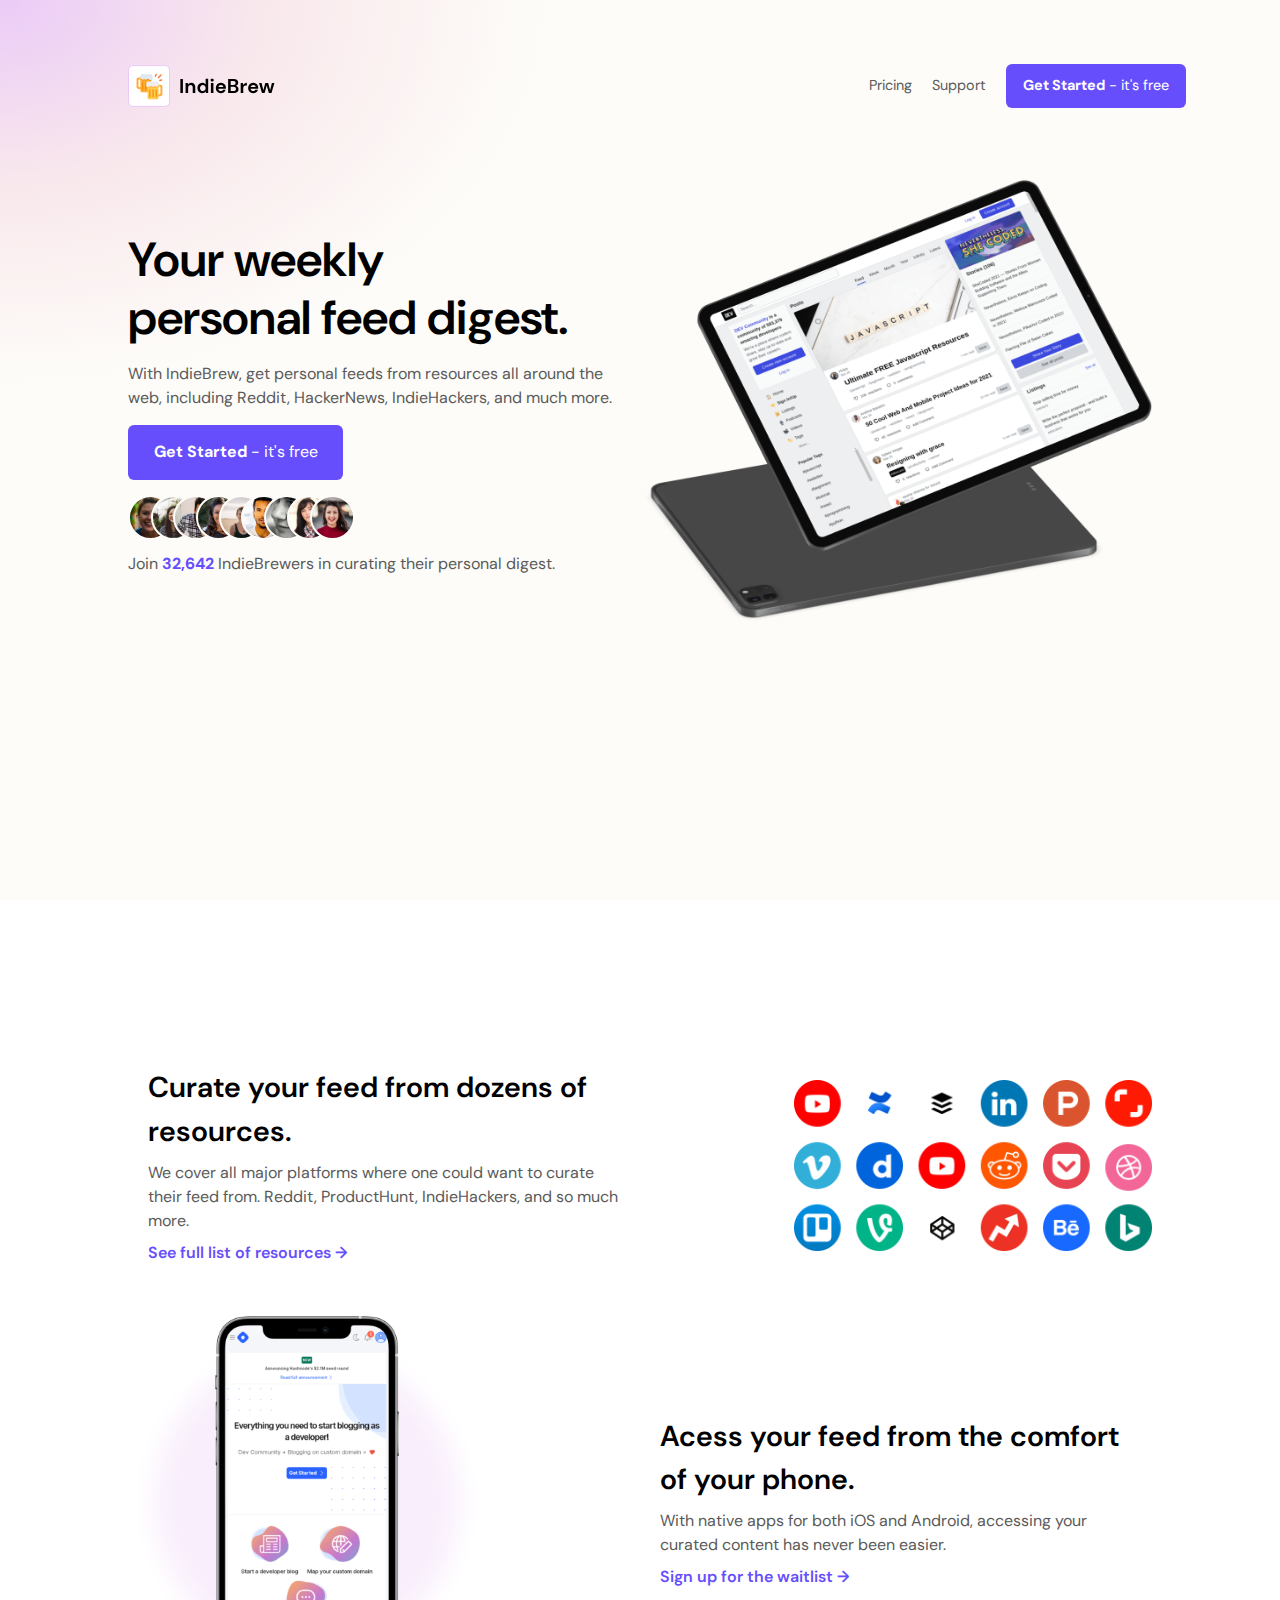
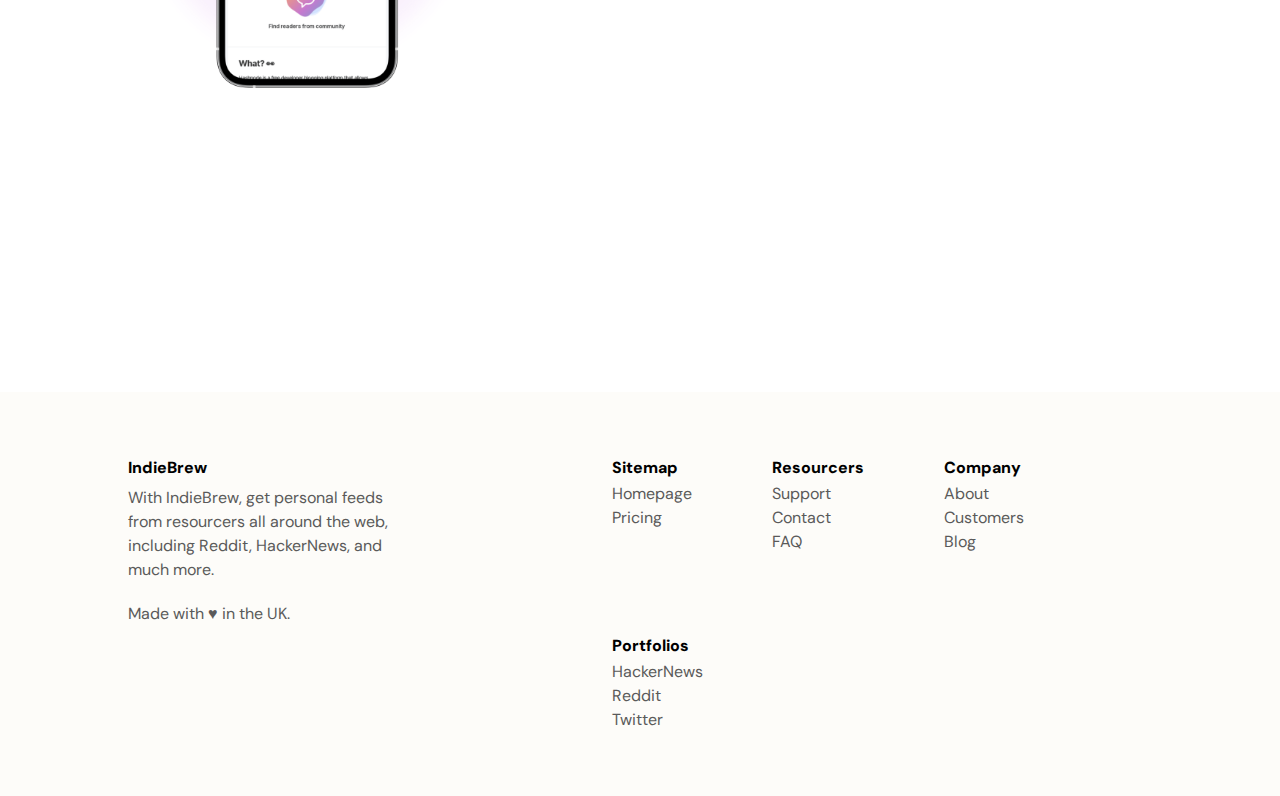
==== index.html @ d8d4a16d "initial commit" ====
<!DOCTYPE html>
<html lang="en">
<head>
    <meta charset="UTF-8">
    <meta name="viewport" content="width=device-width, initial-scale=1.0">
    <title>IndieBrew</title>

    <link rel="preconnect" href="https://fonts.googleapis.com">
    <link rel="preconnect" href="https://fonts.gstatic.com" crossorigin>
    <link href="https://fonts.googleapis.com/css2?family=DM+Sans:ital,opsz,wght@0,9..40,100..1000;1,9..40,100..1000&display=swap" rel="stylesheet">
    <link rel="stylesheet" href="reset.css">
    <link rel="stylesheet" href="style.css">
</head>
<body>
    <section class="page">
        <header class="header">
            <img class="logo-indiebew" src="./Assets/logo(1).svg" alt="Logo of IndieBrew">
            <img class="hamburger-menu" src="./Assets/hamburger-menu.svg" alt="">
            <nav>
                <ul class="navbar">
                    <li><a class="navbar-item" href="#">Pricing</a></li>
                    <li><a class="navbar-item" href="#">Support</a></li>
                    <li class="btn"><a  href="#"><b>Get Started</b> - it's free</a></li>
                </ul>
            </nav>
        </header>

        <main>
            <section class="first-content">

                <section class="first-text">
                    <h1 class="main-title">Your weekly <br> personal feed digest.</h1>
                    <p>With IndieBrew, get personal feeds from resources all around the web, including Reddit, HackerNews, IndieHackers, and much more.</p>
                    <span class="btn sec-btn"><a  href="#"><b>Get Started</b> - it's free</a></span>
                    <div>
                        <img src="./Assets/user-avatars.svg" alt="">
                        <p>Join <strong>32,642</strong> IndieBrewers in curating their personal digest.</p>
                    </div>
                </section>

                <section class="main-image">
                    <img src="./Assets/feed-mockup.png" alt="">
                </section>
            </section>
    </section>

        <section class="page-two">
            <section class="second-content">

                    <section class="second-content__main">
                            <div class="second-content__text">
                                <h2 class="second-title">Curate your feed from dozens of resources.</h2>
                                <p>We cover all major platforms where one could want to curate their feed from. Reddit, ProductHunt, IndieHackers, and so much more.</p>
                                <a href="#">See full list of resources &#8594;</a>
                            </div>
                            <img class="second-content__img" src="./Assets/social-media-icons.png" alt="">
                    </section>  

                    <section class="second-content__main">
                            <img class="second-content__img img-two" src="./Assets/phone-mockup.png" alt="">
                            <div class="second-content__text">
                                <h2 class="second-title">Acess your feed from the comfort of your phone.</h2>
                                <p>With native apps for both iOS and Android, accessing your curated content has never been easier.</p>
                                <a href="#">Sign up for the waitlist &#8594;</a>
                            </div>
                    </section>
            </section>

        </section>
    </main>

        <footer class="footer">

            <div class="footer-indiebrew">
                <h3>IndieBrew</h3>
                <p>With IndieBrew, get personal feeds from resourcers all around the web, including Reddit, HackerNews, and much more.</p>
                <p class="made-in">Made with &#9829; in the UK.</p>
            </div>

            <div class="footer-lists">
                <ul class="lists">
                    <li class="lists-title">Sitemap</li>
                    <li>
                        <a href="#">Homepage</a>
                    </li>
                    <li>
                        <a href="#">Pricing</a>
                    </li>
                </ul>

                <ul>
                    <li class="lists-title">Resourcers</li>
                    <li>
                        <a href="#">Support</a>
                    </li>
                    <li>
                        <a href="#">Contact</a>
                    </li>
                    <li>
                        <a href="#">FAQ</a>
                    </li>
                </ul>

                <ul>
                    <li class="lists-title">Company</li>
                    <li>
                        <a href="#">About</a>
                    </li>
                    <li>
                        <a href="#">Customers</a>
                    </li>
                    <li>
                        <a href="#">Blog</a>
                    </li>
                </ul>

                <ul>
                    <li class="lists-title">Portfolios</li>
                    <li>
                        <a href="#">HackerNews</a>
                    </li>
                    <li>
                        <a href="#">Reddit</a>
                    </li>
                    <li>
                        <a href="#">Twitter</a>
                    </li>
                </ul>
            </div>

        </footer>

    
</body>
</html>
---- style.css ----
:root {
    --blue: #2604f9;
    --gray: #5a5a5a;
    --gray2: #555555;
    --white: #fff;
    --white2:#fdfcf9;
    --black: #000;
    --violet: #664efc;
}

body {
    font-family: 'DM Sans', sans-serif;
}

.page {
    background-image: radial-gradient(at top left, #ebcbf7 0%, #f9e9ec 15%, #fdfcf9 30%);
}
.page, .page-two {
    height: 100vh;
    padding: 5% 10%;
}
.page-two {
    background-color: var(--white);
}
/* Header */
.header {
    display: flex;
    justify-content: space-between;
}

.navbar {
    display: flex;
    align-items: center;
    gap: 20px;
    color: var(--gray);
    font-size: 0.9rem;
}

.btn {
    color: var(--white);
    background-color: var(--violet);
    padding: 4% 6%;
    border-radius: 6px;
    white-space: nowrap;
    text-align: center;
    display: inline-block;
}

.hamburger-menu {
    display: none;
}


/* First content */
.first-content {
    display: grid;
    grid-template-columns: 1fr 1fr;
    margin-top: 7%;
}
.first-text {
    margin-top: 10%;
}

.main-title {
    font-size: 3rem;
    font-weight: 600;
    color: var(--black);
    line-height: 1.2; 
}

.first-text p {
    color: var(--gray);
    margin: 3% 0; 
}

.first-text div p {
    margin: 1% 0 !important;
}
.sec-btn {
    padding: 3% 5%!important;
    margin-bottom: 3%;
}

.first-text div p > strong {
    color: var(--violet);
}

.main-image img {
    width: 100%;
    height: 95%;
} 

/* Second content*/
.second-content {
    margin: 10% 0;
}
.second-content__main {
    display: flex;
    justify-content: space-between;
    align-items: center;
    margin-bottom: 5%;
}
.second-content__text {
    width: 50%;
    padding: 0 2%;
    display: flex;
    flex-direction: column;
    gap: 8px;
}

.second-content__text .second-title {
    color: var(--black);
    font-size: 1.8rem;
    font-weight: 600;
}

.second-title + p {
    color: var(--gray);
}

.second-title ~ a {
    color: var(--violet);
    font-weight: 600;
}

.second-content__img {
    width: 35%;
}

/* Footer */
.footer {
    display: flex;
    margin-top: 15%;
    padding: 5% 10%;
    gap: 200px;
    justify-content: space-between;
    background-color: var(--white2);
}

.footer-lists {
    display: flex;
    flex-wrap: wrap;
    gap: 80px;
}

.footer-indiebrew {
    width: 30%;
}

.footer-indiebrew h3, .lists-title {
    color: var(--black);
    font-weight: 800;
    padding-bottom: 2%;
}

.footer-indiebrew p, .lists-title ~ li {
    color: var(--gray);
    font-weight: 400;
}

.made-in {
    padding-top: 7%;
}

@media (max-width: 810px) {
    .page-two {
        height: 100%;
    }
    .first-content {
        display: flex;
        flex-direction: column-reverse;

    }
    .main-image img {
        height: 100%;
        width: 80%;
        padding-left: 20%;
    }

    .second-content__text {
        width: auto;
    }

    .second-content__img {
        width: 100%;
    }

    .footer {
        gap: 120px;
        padding: 5%;
    }

    .footer-indiebrew {
        width: 80%;
    } 
}

@media (max-width: 560px) {
   
    .navbar {
        display: none;
    }

    .hamburger-menu {
        display: inline-block;
        /* padding-left: 50%; */
        padding: 0 5% 0 45%; 
    }
   
    .second-content__main:nth-child(1) {
        flex-direction: column-reverse;
    }

    .second-content__main {
        flex-direction: column;
        gap: 15px;
    }

    .img-two {
        width: 80%;
        margin-top: 5%;
    }
    
    .footer {
        flex-direction: column;
    }
    .footer-indiebrew {
        width: 100%;
        margin: 7% 0;
    }
    .footer-lists {
        justify-content: space-between;
    }
}
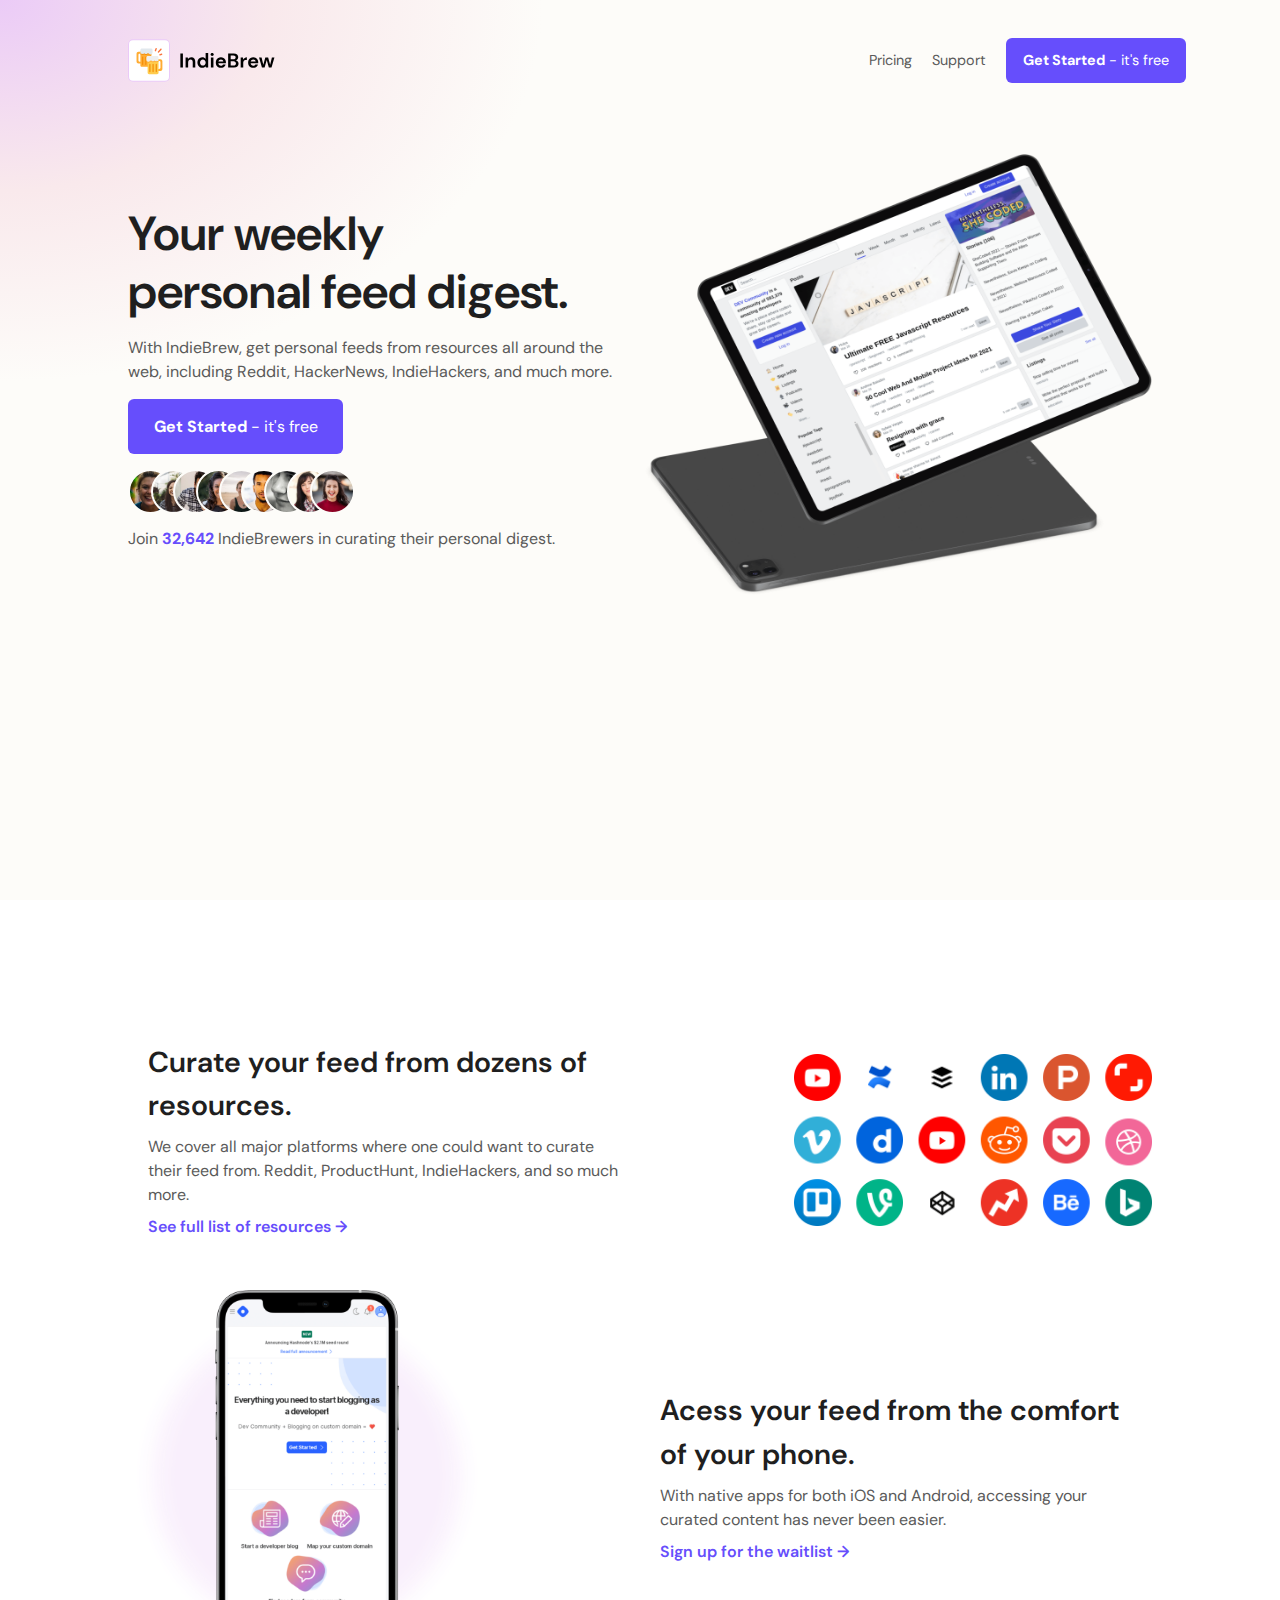
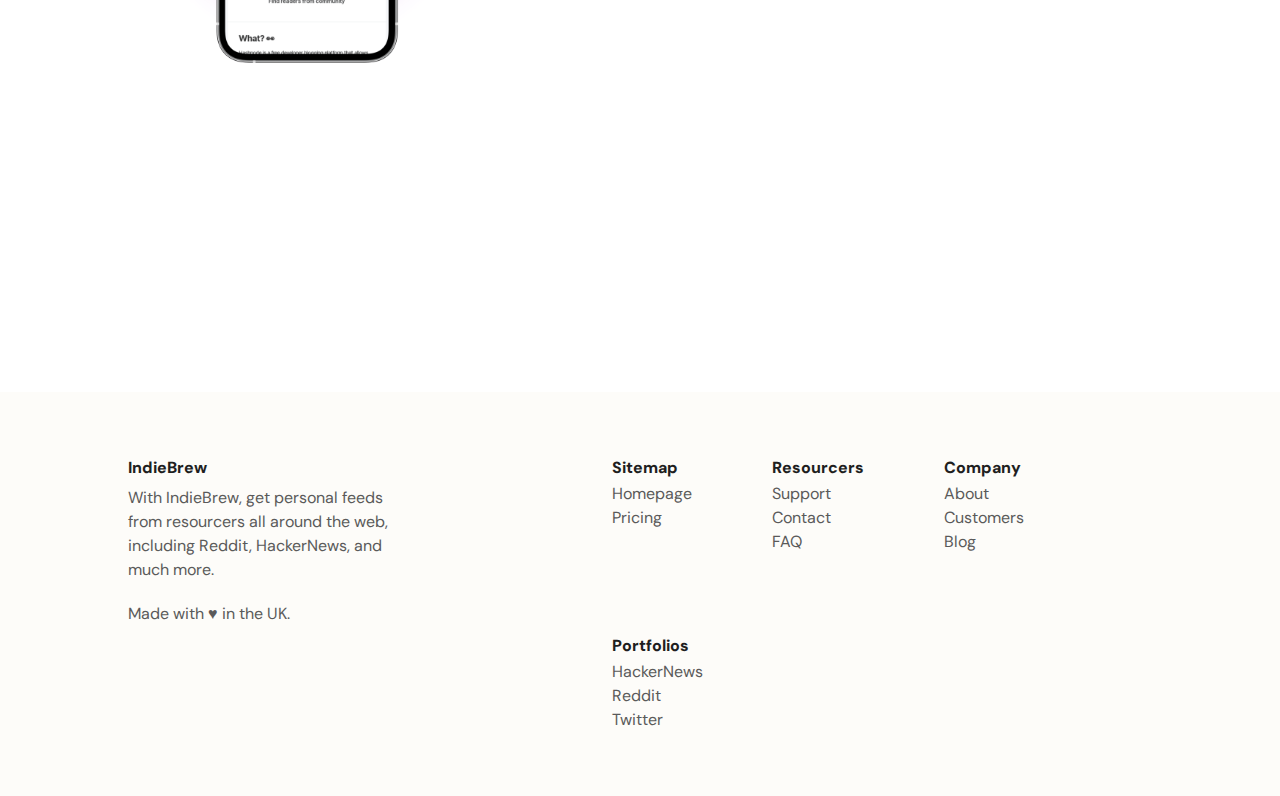
==== commit d805ede8: "sign-up page" ====
--- a/index.html
+++ b/index.html
@@ -20,7 +20,7 @@
                 <ul class="navbar">
                     <li><a class="navbar-item" href="#">Pricing</a></li>
                     <li><a class="navbar-item" href="#">Support</a></li>
-                    <li class="btn"><a  href="#"><b>Get Started</b> - it's free</a></li>
+                    <li class="btn"><a  href="sign-up.html"><b>Get Started</b> - it's free</a></li>
                 </ul>
             </nav>
         </header>
@@ -31,7 +31,7 @@
                 <section class="first-text">
                     <h1 class="main-title">Your weekly <br> personal feed digest.</h1>
                     <p>With IndieBrew, get personal feeds from resources all around the web, including Reddit, HackerNews, IndieHackers, and much more.</p>
-                    <span class="btn sec-btn"><a  href="#"><b>Get Started</b> - it's free</a></span>
+                    <span class="btn sec-btn"><a  href="sign-up.html"><b>Get Started</b> - it's free</a></span>
                     <div>
                         <img src="./Assets/user-avatars.svg" alt="">
                         <p>Join <strong>32,642</strong> IndieBrewers in curating their personal digest.</p>
--- a/style.css
+++ b/style.css
@@ -4,7 +4,7 @@
     --gray2: #555555;
     --white: #fff;
     --white2:#fdfcf9;
-    --black: #000;
+    --black: #1f1f1f;
     --violet: #664efc;
 }
 
@@ -17,7 +17,7 @@
 }
 .page, .page-two {
     height: 100vh;
-    padding: 5% 10%;
+    padding: 3% 10%;
 }
 .page-two {
     background-color: var(--white);
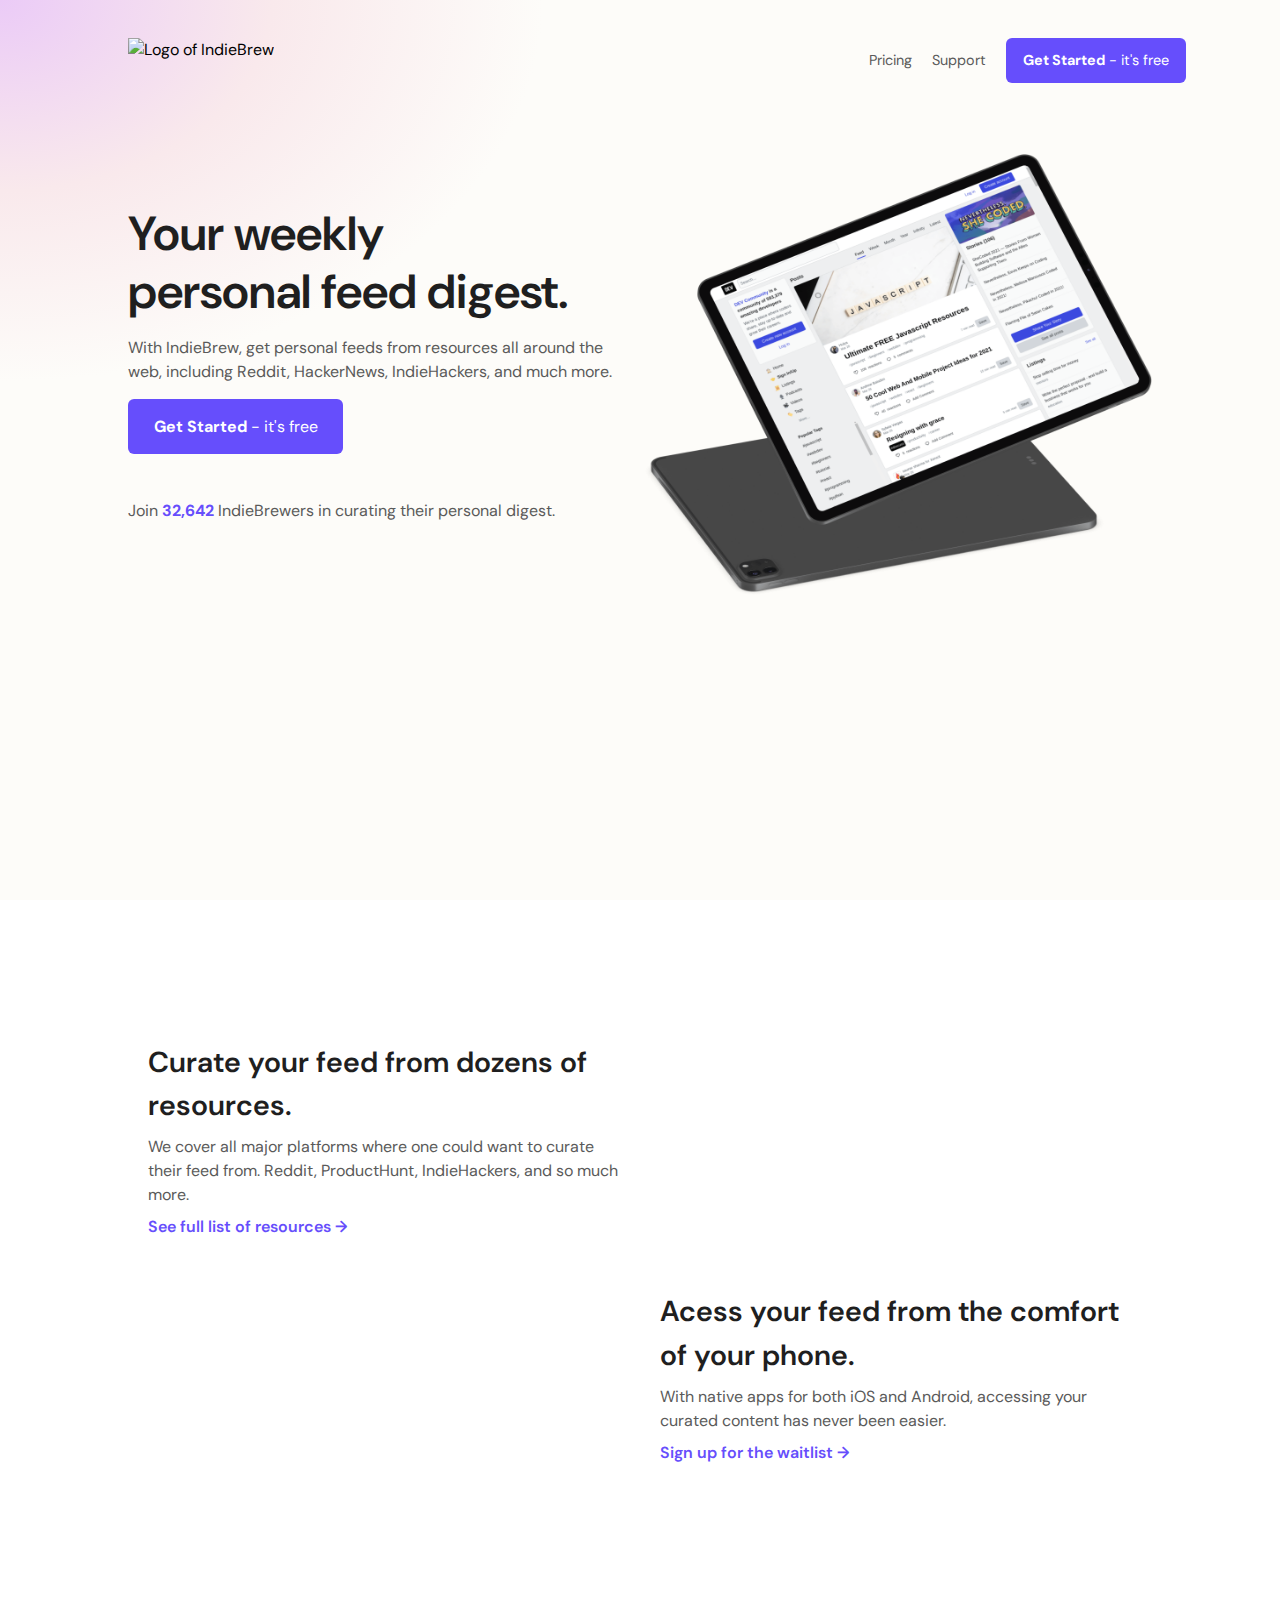
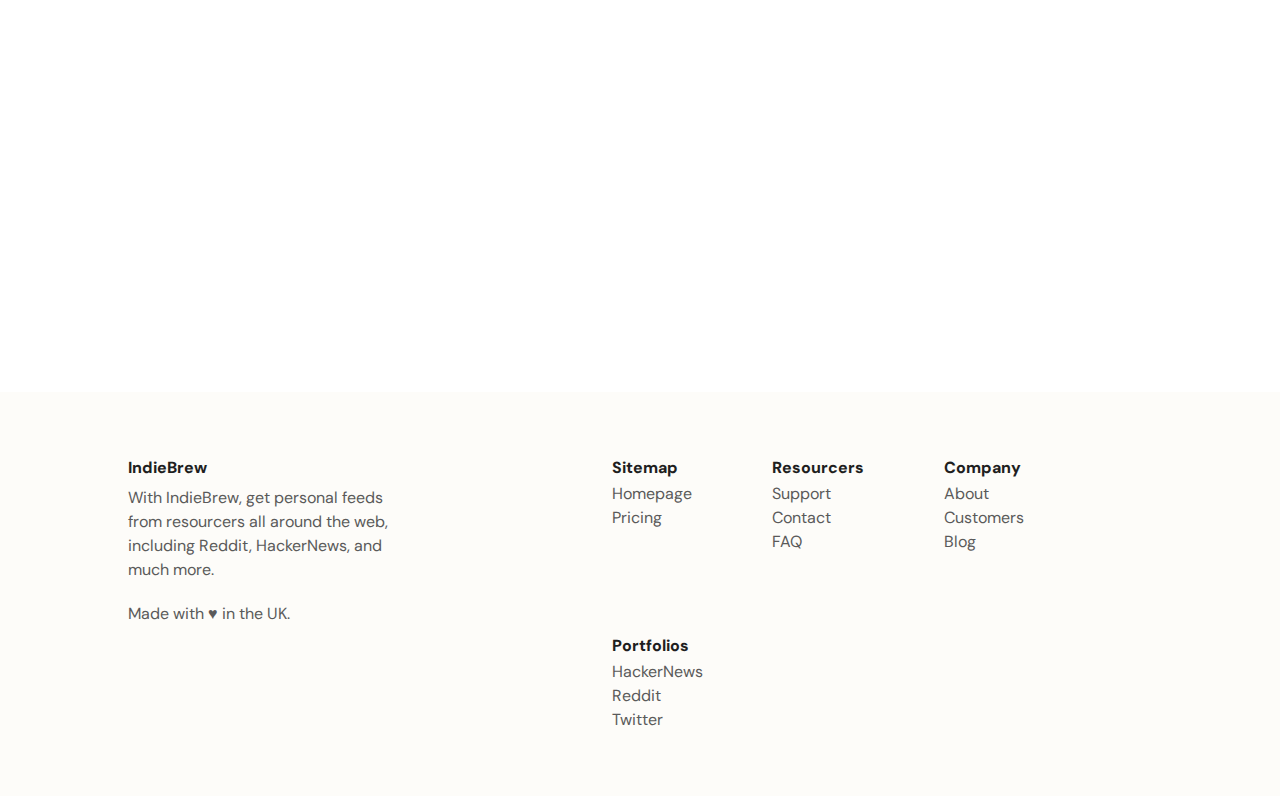
==== commit 49d71298: "dnv" ====
--- a/index.html
+++ b/index.html
@@ -8,14 +8,14 @@
     <link rel="preconnect" href="https://fonts.googleapis.com">
     <link rel="preconnect" href="https://fonts.gstatic.com" crossorigin>
     <link href="https://fonts.googleapis.com/css2?family=DM+Sans:ital,opsz,wght@0,9..40,100..1000;1,9..40,100..1000&display=swap" rel="stylesheet">
-    <link rel="stylesheet" href="reset.css">
-    <link rel="stylesheet" href="style.css">
+    <link rel="stylesheet" href="./Assets/css/reset.css">
+    <link rel="stylesheet" href="./Assets/css/style.css">
 </head>
 <body>
     <section class="page">
         <header class="header">
-            <img class="logo-indiebew" src="./Assets/logo(1).svg" alt="Logo of IndieBrew">
-            <img class="hamburger-menu" src="./Assets/hamburger-menu.svg" alt="">
+            <img class="logo-indiebew" src=".img/logo(1).svg" alt="Logo of IndieBrew">
+            <img class="hamburger-menu" src=".img/hamburger-menu.svg" alt="">
             <nav>
                 <ul class="navbar">
                     <li><a class="navbar-item" href="#">Pricing</a></li>
@@ -33,7 +33,7 @@
                     <p>With IndieBrew, get personal feeds from resources all around the web, including Reddit, HackerNews, IndieHackers, and much more.</p>
                     <span class="btn sec-btn"><a  href="sign-up.html"><b>Get Started</b> - it's free</a></span>
                     <div>
-                        <img src="./Assets/user-avatars.svg" alt="">
+                        <img src=".img/user-avatars.svg" alt="">
                         <p>Join <strong>32,642</strong> IndieBrewers in curating their personal digest.</p>
                     </div>
                 </section>
@@ -53,11 +53,11 @@
                                 <p>We cover all major platforms where one could want to curate their feed from. Reddit, ProductHunt, IndieHackers, and so much more.</p>
                                 <a href="#">See full list of resources &#8594;</a>
                             </div>
-                            <img class="second-content__img" src="./Assets/social-media-icons.png" alt="">
+                            <img class="second-content__img" src=".img/social-media-icons.png" alt="">
                     </section>  
 
                     <section class="second-content__main">
-                            <img class="second-content__img img-two" src="./Assets/phone-mockup.png" alt="">
+                            <img class="second-content__img img-two" src=".img/phone-mockup.png" alt="">
                             <div class="second-content__text">
                                 <h2 class="second-title">Acess your feed from the comfort of your phone.</h2>
                                 <p>With native apps for both iOS and Android, accessing your curated content has never been easier.</p>
--- a/Assets/css/style.css
+++ b/Assets/css/style.css
@@ -0,0 +1,234 @@
+:root {
+    --blue: #2604f9;
+    --gray: #5a5a5a;
+    --gray2: #555555;
+    --white: #fff;
+    --white2:#fdfcf9;
+    --black: #1f1f1f;
+    --violet: #664efc;
+}
+
+body {
+    font-family: 'DM Sans', sans-serif;
+}
+
+.page {
+    background-image: radial-gradient(at top left, #ebcbf7 0%, #f9e9ec 15%, #fdfcf9 30%);
+}
+.page, .page-two {
+    height: 100vh;
+    padding: 3% 10%;
+}
+.page-two {
+    background-color: var(--white);
+}
+/* Header */
+.header {
+    display: flex;
+    justify-content: space-between;
+}
+
+.navbar {
+    display: flex;
+    align-items: center;
+    gap: 20px;
+    color: var(--gray);
+    font-size: 0.9rem;
+}
+
+.btn {
+    color: var(--white);
+    background-color: var(--violet);
+    padding: 4% 6%;
+    border-radius: 6px;
+    white-space: nowrap;
+    text-align: center;
+    display: inline-block;
+}
+
+.hamburger-menu {
+    display: none;
+}
+
+
+/* First content */
+.first-content {
+    display: grid;
+    grid-template-columns: 1fr 1fr;
+    margin-top: 7%;
+}
+.first-text {
+    margin-top: 10%;
+}
+
+.main-title {
+    font-size: 3rem;
+    font-weight: 600;
+    color: var(--black);
+    line-height: 1.2; 
+}
+
+.first-text p {
+    color: var(--gray);
+    margin: 3% 0; 
+}
+
+.first-text div p {
+    margin: 1% 0 !important;
+}
+.sec-btn {
+    padding: 3% 5%!important;
+    margin-bottom: 3%;
+}
+
+.first-text div p > strong {
+    color: var(--violet);
+}
+
+.main-image img {
+    width: 100%;
+    height: 95%;
+} 
+
+/* Second content*/
+.second-content {
+    margin: 10% 0;
+}
+.second-content__main {
+    display: flex;
+    justify-content: space-between;
+    align-items: center;
+    margin-bottom: 5%;
+}
+.second-content__text {
+    width: 50%;
+    padding: 0 2%;
+    display: flex;
+    flex-direction: column;
+    gap: 8px;
+}
+
+.second-content__text .second-title {
+    color: var(--black);
+    font-size: 1.8rem;
+    font-weight: 600;
+}
+
+.second-title + p {
+    color: var(--gray);
+}
+
+.second-title ~ a {
+    color: var(--violet);
+    font-weight: 600;
+}
+
+.second-content__img {
+    width: 35%;
+}
+
+/* Footer */
+.footer {
+    display: flex;
+    margin-top: 15%;
+    padding: 5% 10%;
+    gap: 200px;
+    justify-content: space-between;
+    background-color: var(--white2);
+}
+
+.footer-lists {
+    display: flex;
+    flex-wrap: wrap;
+    gap: 80px;
+}
+
+.footer-indiebrew {
+    width: 30%;
+}
+
+.footer-indiebrew h3, .lists-title {
+    color: var(--black);
+    font-weight: 800;
+    padding-bottom: 2%;
+}
+
+.footer-indiebrew p, .lists-title ~ li {
+    color: var(--gray);
+    font-weight: 400;
+}
+
+.made-in {
+    padding-top: 7%;
+}
+
+@media (max-width: 810px) {
+    .page-two {
+        height: 100%;
+    }
+    .first-content {
+        display: flex;
+        flex-direction: column-reverse;
+
+    }
+    .main-image img {
+        height: 100%;
+        width: 80%;
+        padding-left: 20%;
+    }
+
+    .second-content__text {
+        width: auto;
+    }
+
+    .second-content__img {
+        width: 100%;
+    }
+
+    .footer {
+        gap: 120px;
+        padding: 5%;
+    }
+
+    .footer-indiebrew {
+        width: 80%;
+    } 
+}
+
+@media (max-width: 560px) {
+   
+    .navbar {
+        display: none;
+    }
+
+    .hamburger-menu {
+        display: inline-block;
+        /* padding-left: 50%; */
+        padding: 0 5% 0 45%; 
+    }
+   
+    .second-content__main:nth-child(1) {
+        flex-direction: column-reverse;
+    }
+
+    .second-content__main {
+        flex-direction: column;
+        gap: 15px;
+    }
+
+    .img-two {
+        width: 80%;
+        margin-top: 5%;
+    }
+    
+    .footer {
+        flex-direction: column;
+    }
+    .footer-indiebrew {
+        width: 100%;
+        margin: 7% 0;
+    }
+    .footer-lists {
+        justify-content: space-between;
+    }
+}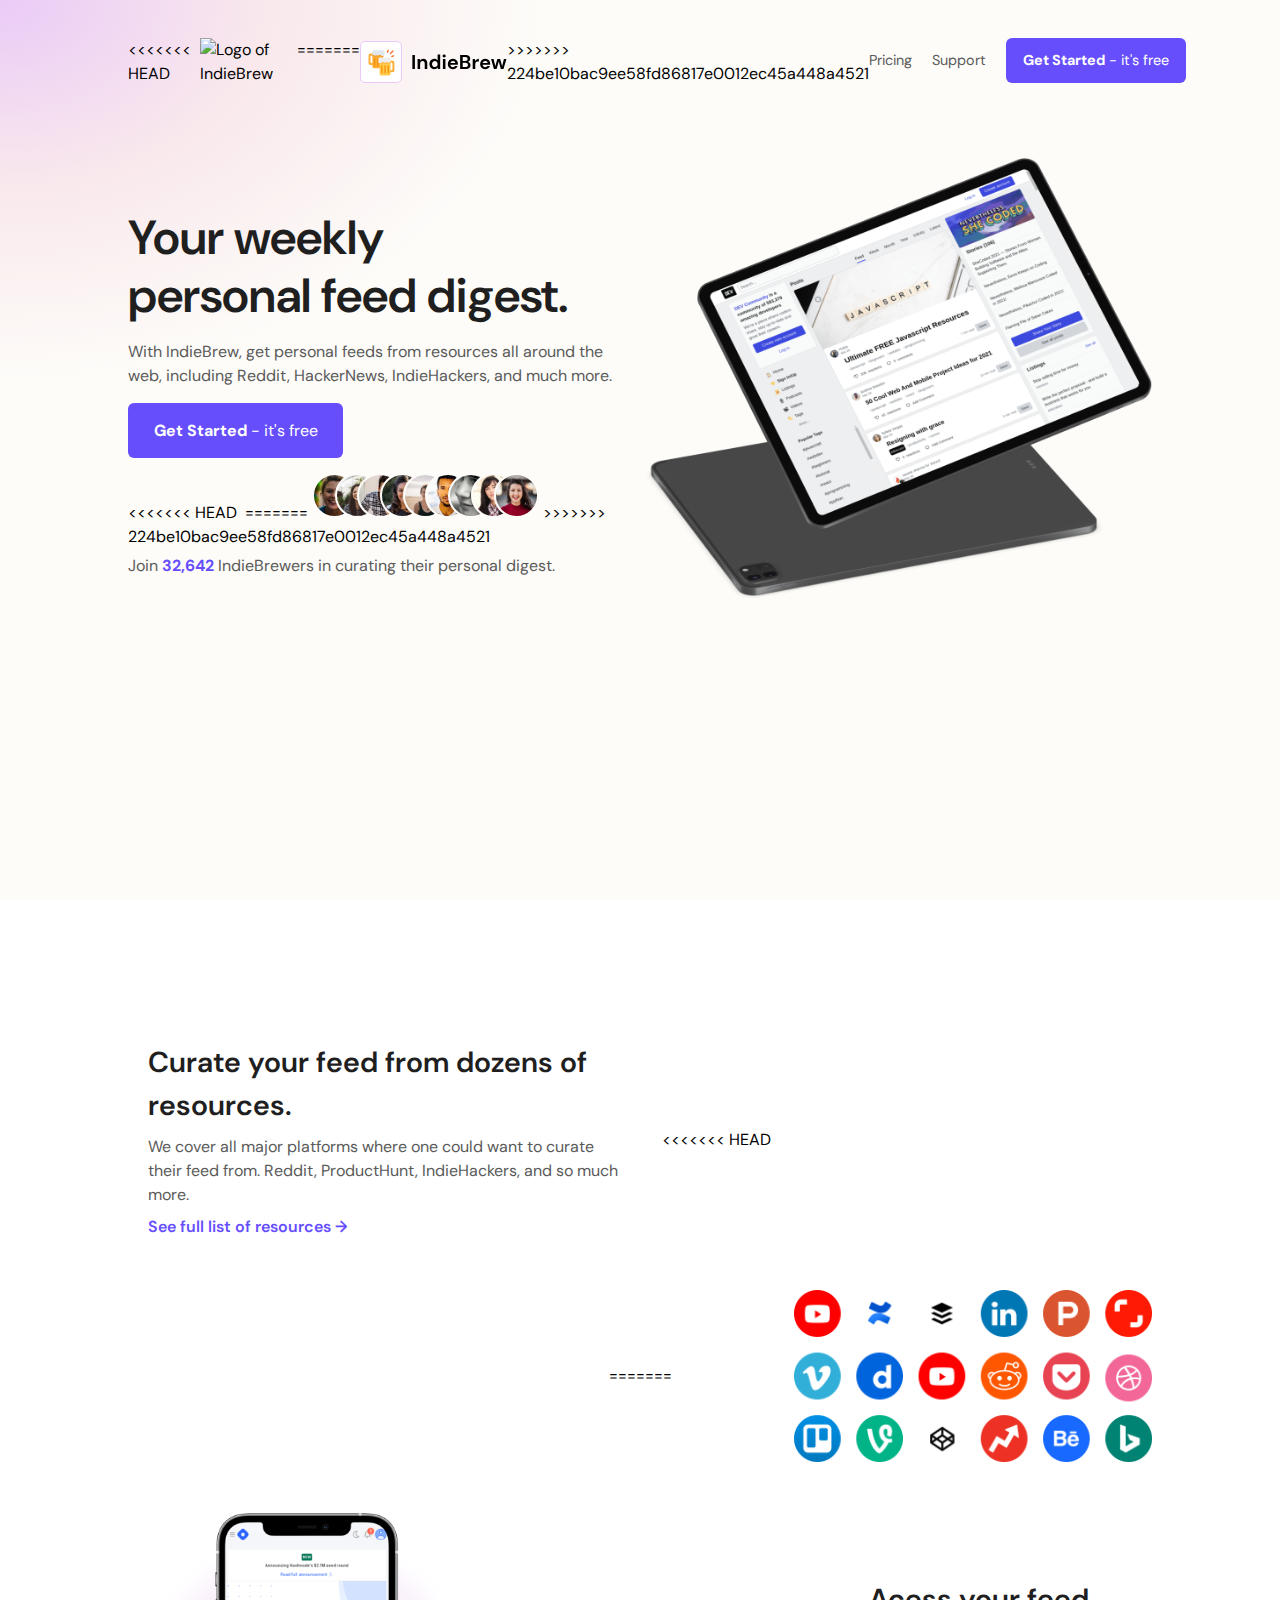
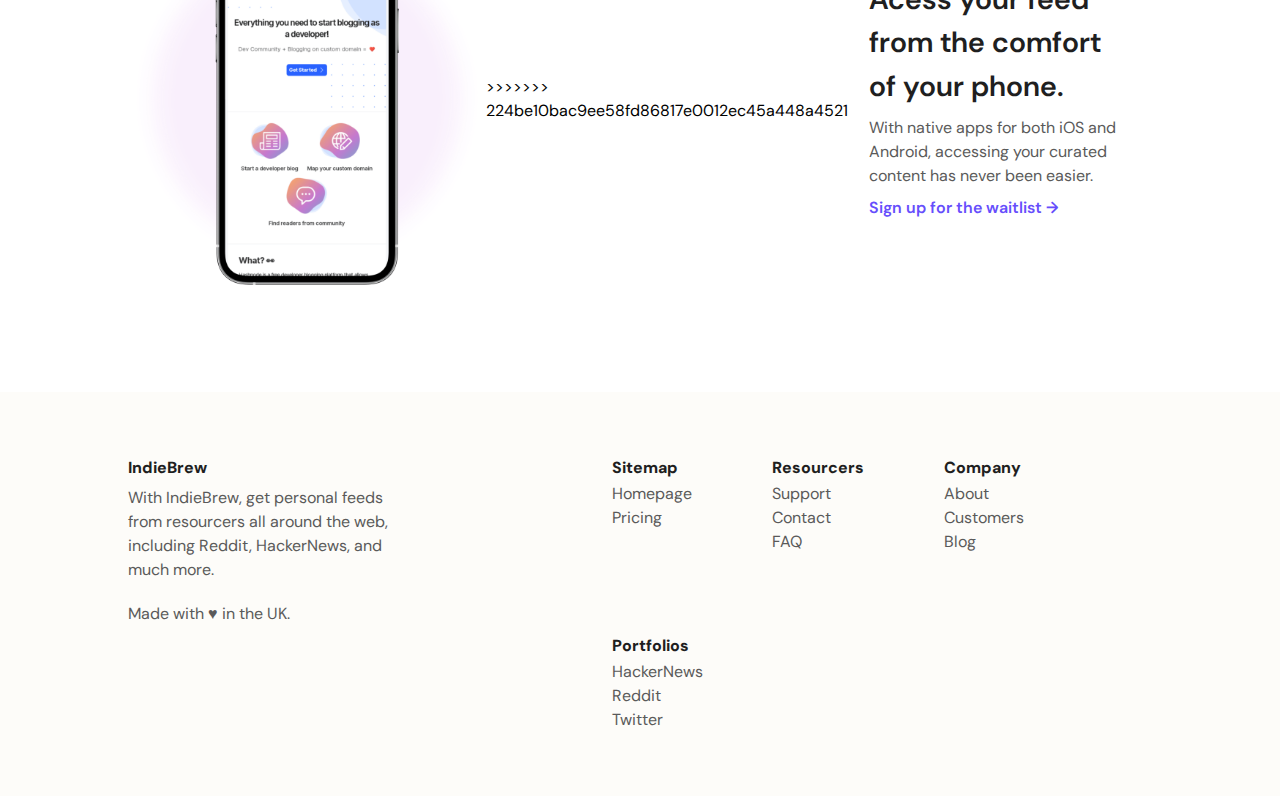
==== commit 55e051ff: "Merge branch 'main' of https://github.com/ligya-augusto/indiebrew-codewell" ====
--- a/index.html
+++ b/index.html
@@ -14,8 +14,13 @@
 <body>
     <section class="page">
         <header class="header">
+<<<<<<< HEAD
             <img class="logo-indiebew" src=".img/logo(1).svg" alt="Logo of IndieBrew">
             <img class="hamburger-menu" src=".img/hamburger-menu.svg" alt="">
+=======
+            <img class="logo-indiebew" src="./Assets/img/logo(1).svg" alt="Logo of IndieBrew">
+            <img class="hamburger-menu" src="./Assets/img/hamburger-menu.svg" alt="">
+>>>>>>> 224be10bac9ee58fd86817e0012ec45a448a4521
             <nav>
                 <ul class="navbar">
                     <li><a class="navbar-item" href="#">Pricing</a></li>
@@ -33,7 +38,11 @@
                     <p>With IndieBrew, get personal feeds from resources all around the web, including Reddit, HackerNews, IndieHackers, and much more.</p>
                     <span class="btn sec-btn"><a  href="sign-up.html"><b>Get Started</b> - it's free</a></span>
                     <div>
+<<<<<<< HEAD
                         <img src=".img/user-avatars.svg" alt="">
+=======
+                        <img src="./Assets/img/user-avatars.svg" alt="">
+>>>>>>> 224be10bac9ee58fd86817e0012ec45a448a4521
                         <p>Join <strong>32,642</strong> IndieBrewers in curating their personal digest.</p>
                     </div>
                 </section>
@@ -53,11 +62,19 @@
                                 <p>We cover all major platforms where one could want to curate their feed from. Reddit, ProductHunt, IndieHackers, and so much more.</p>
                                 <a href="#">See full list of resources &#8594;</a>
                             </div>
+<<<<<<< HEAD
                             <img class="second-content__img" src=".img/social-media-icons.png" alt="">
                     </section>  
 
                     <section class="second-content__main">
                             <img class="second-content__img img-two" src=".img/phone-mockup.png" alt="">
+=======
+                            <img class="second-content__img" src="./Assets/img/social-media-icons.png" alt="">
+                    </section>  
+
+                    <section class="second-content__main">
+                            <img class="second-content__img img-two" src="./Assets/img/phone-mockup.png" alt="">
+>>>>>>> 224be10bac9ee58fd86817e0012ec45a448a4521
                             <div class="second-content__text">
                                 <h2 class="second-title">Acess your feed from the comfort of your phone.</h2>
                                 <p>With native apps for both iOS and Android, accessing your curated content has never been easier.</p>
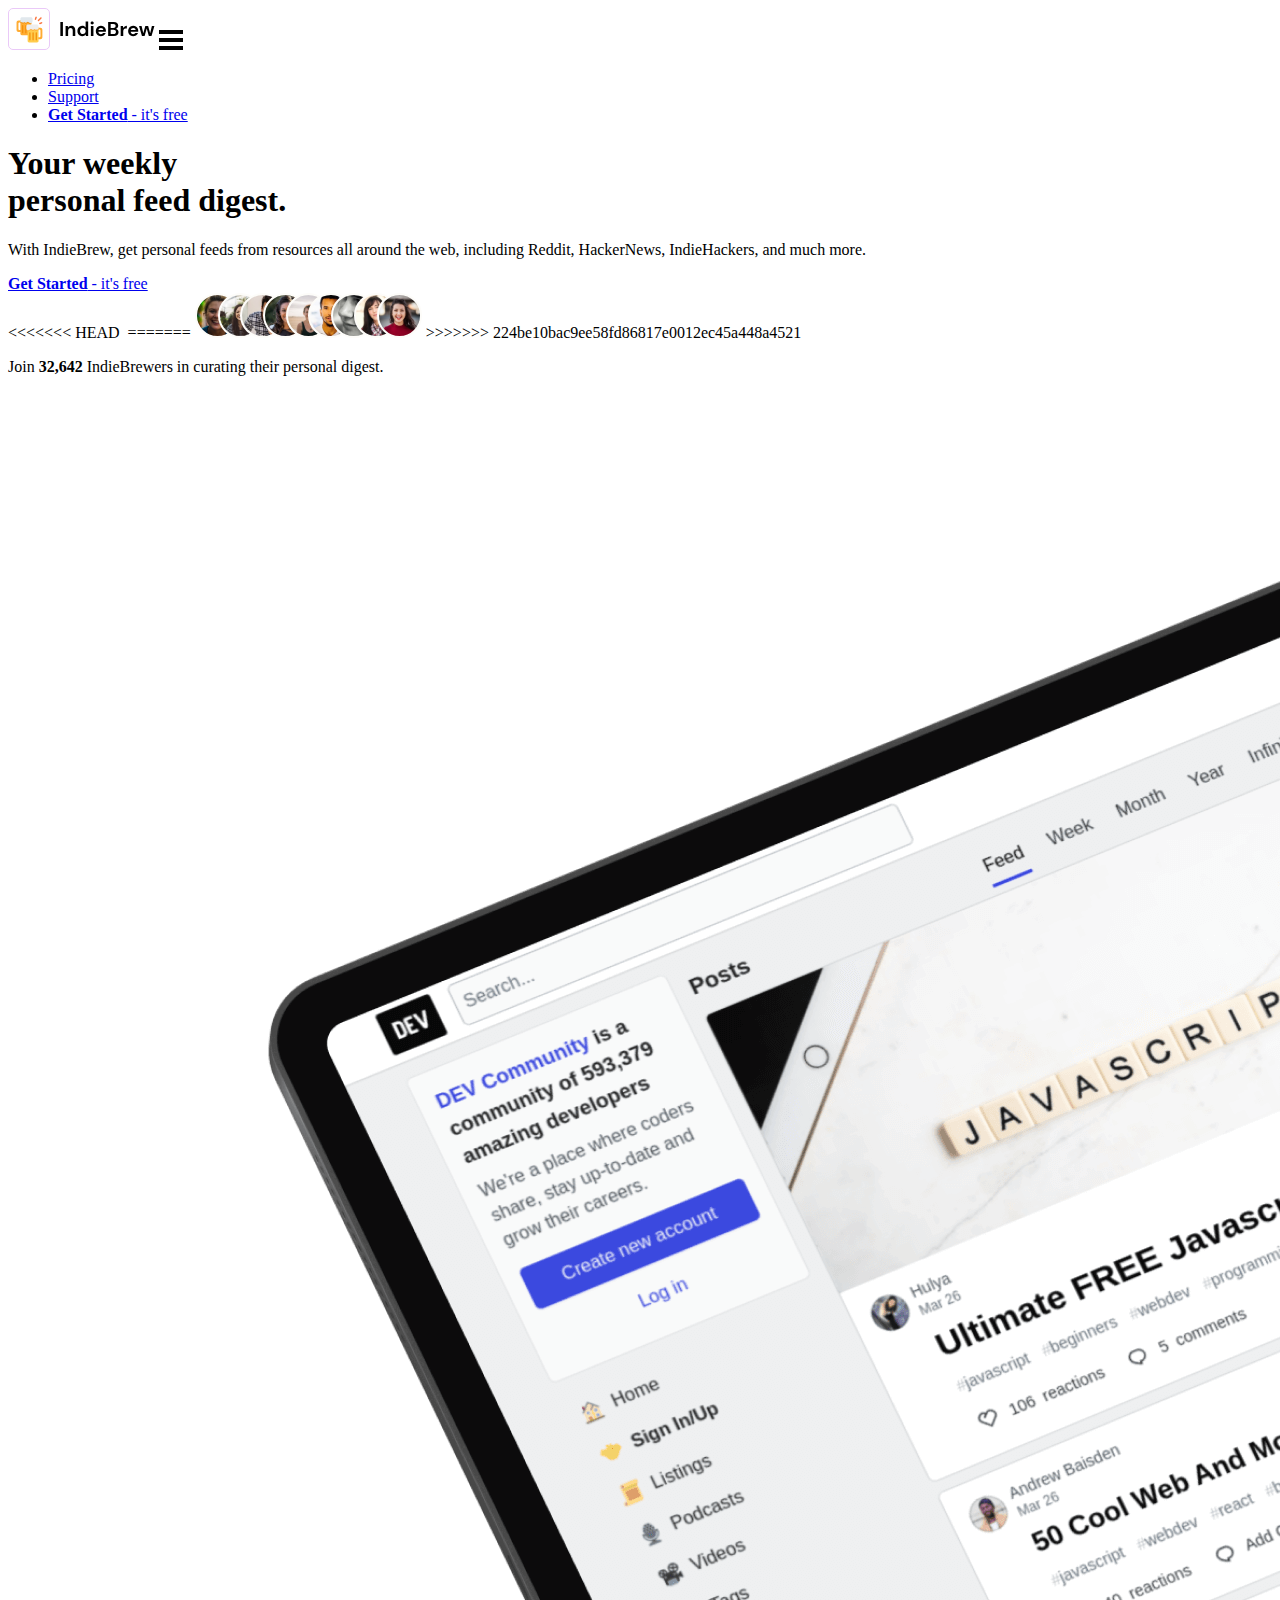
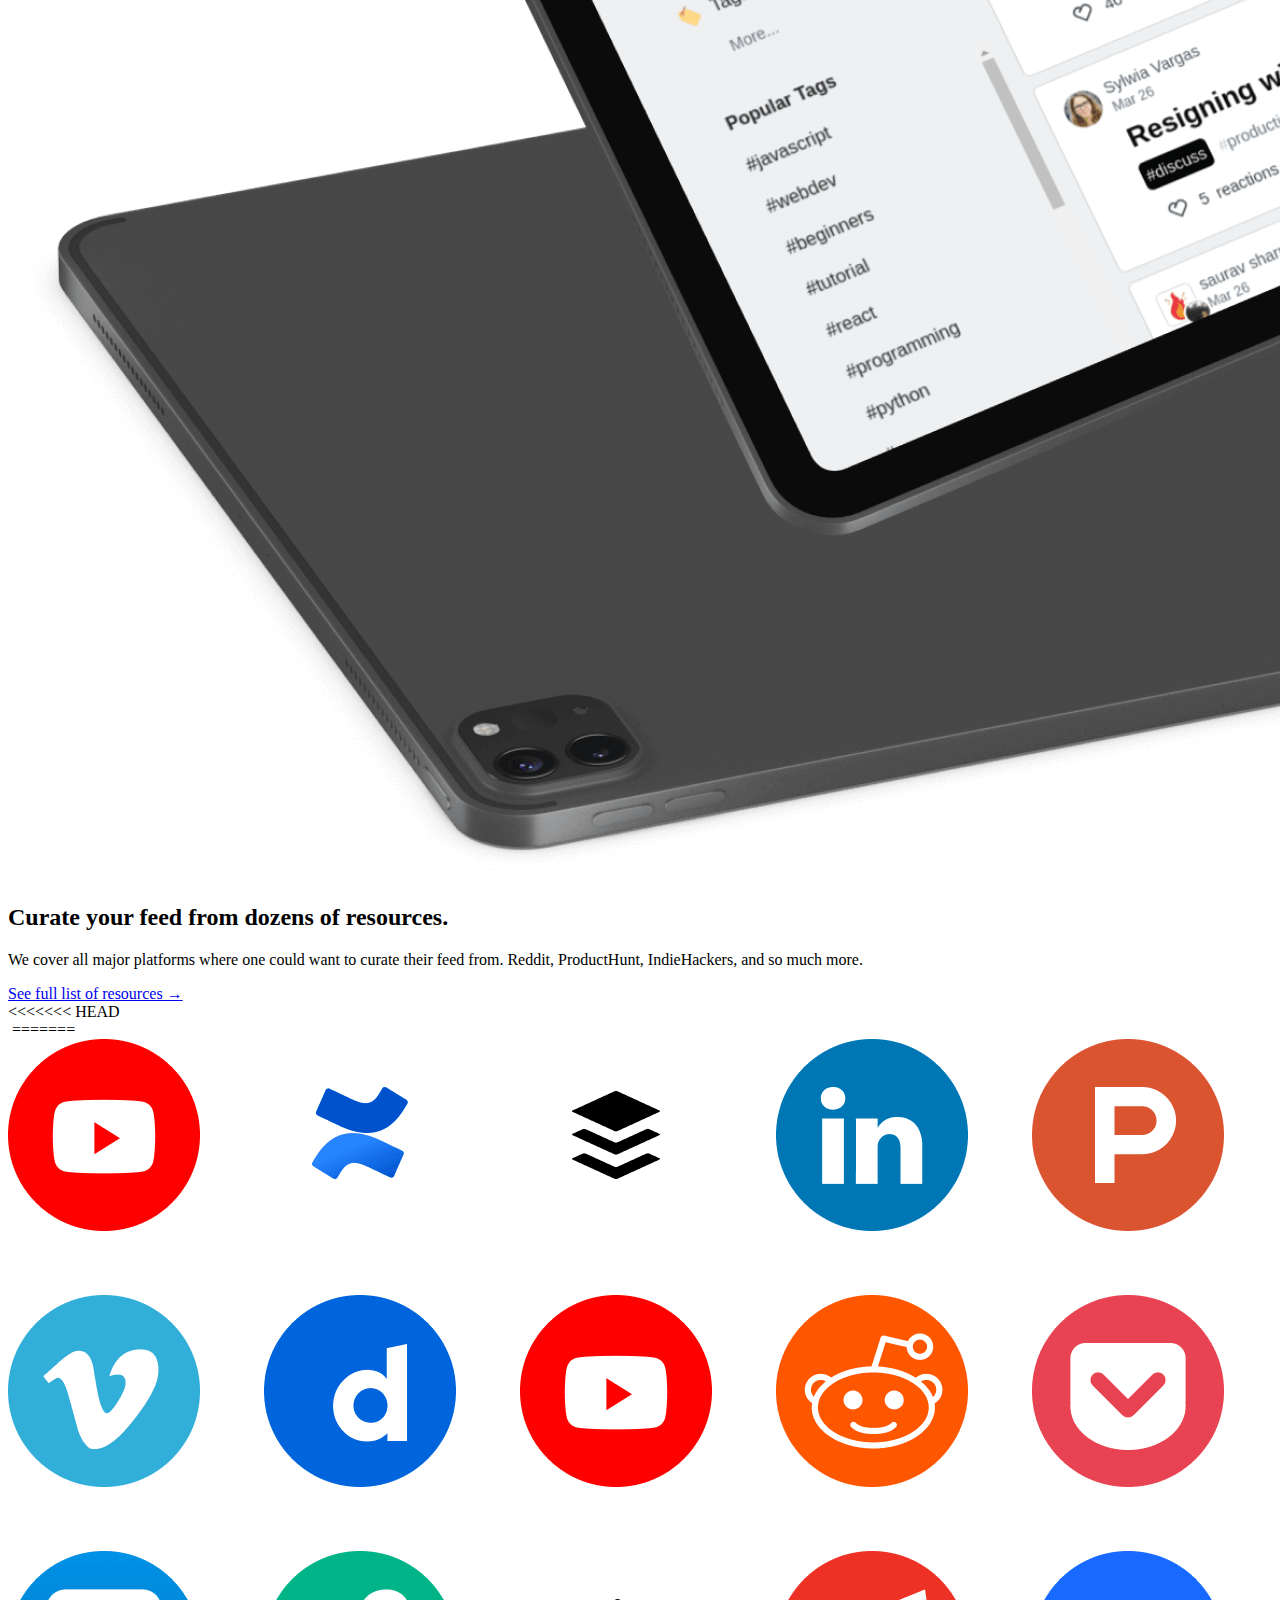
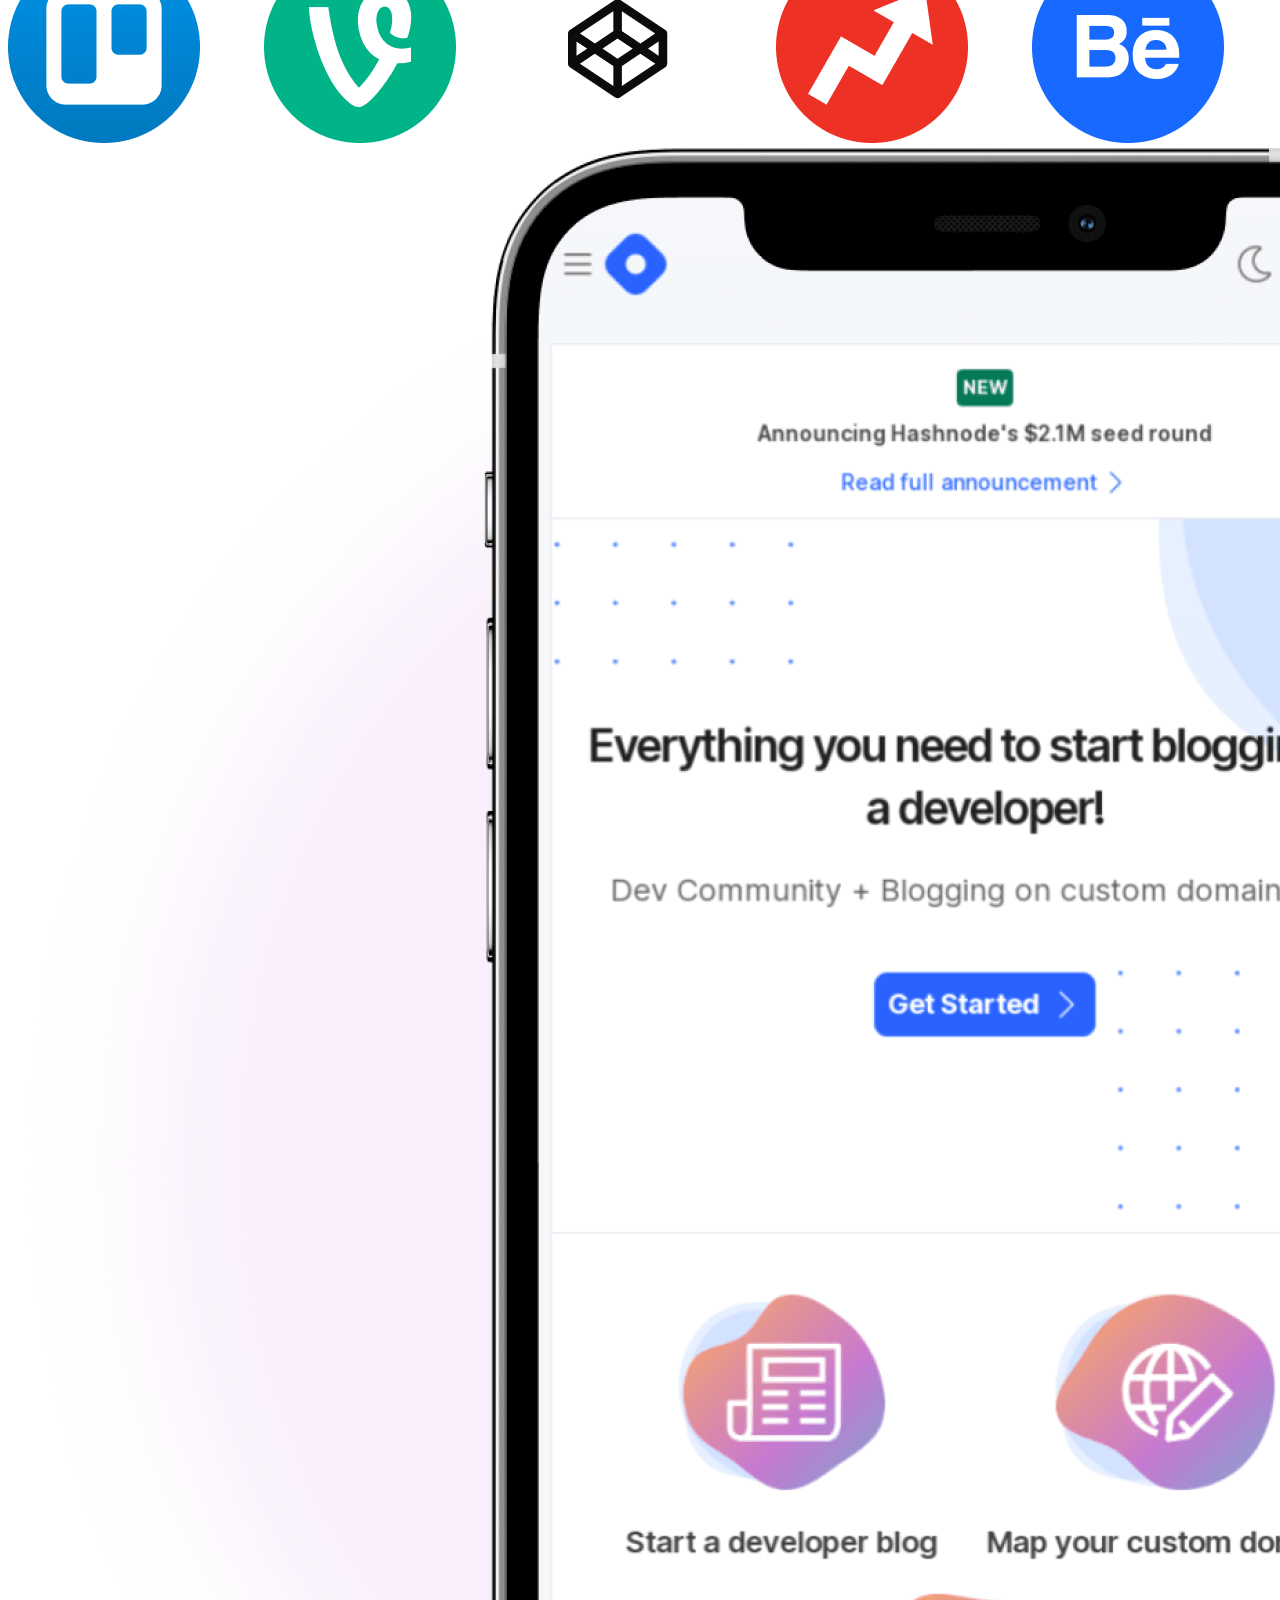
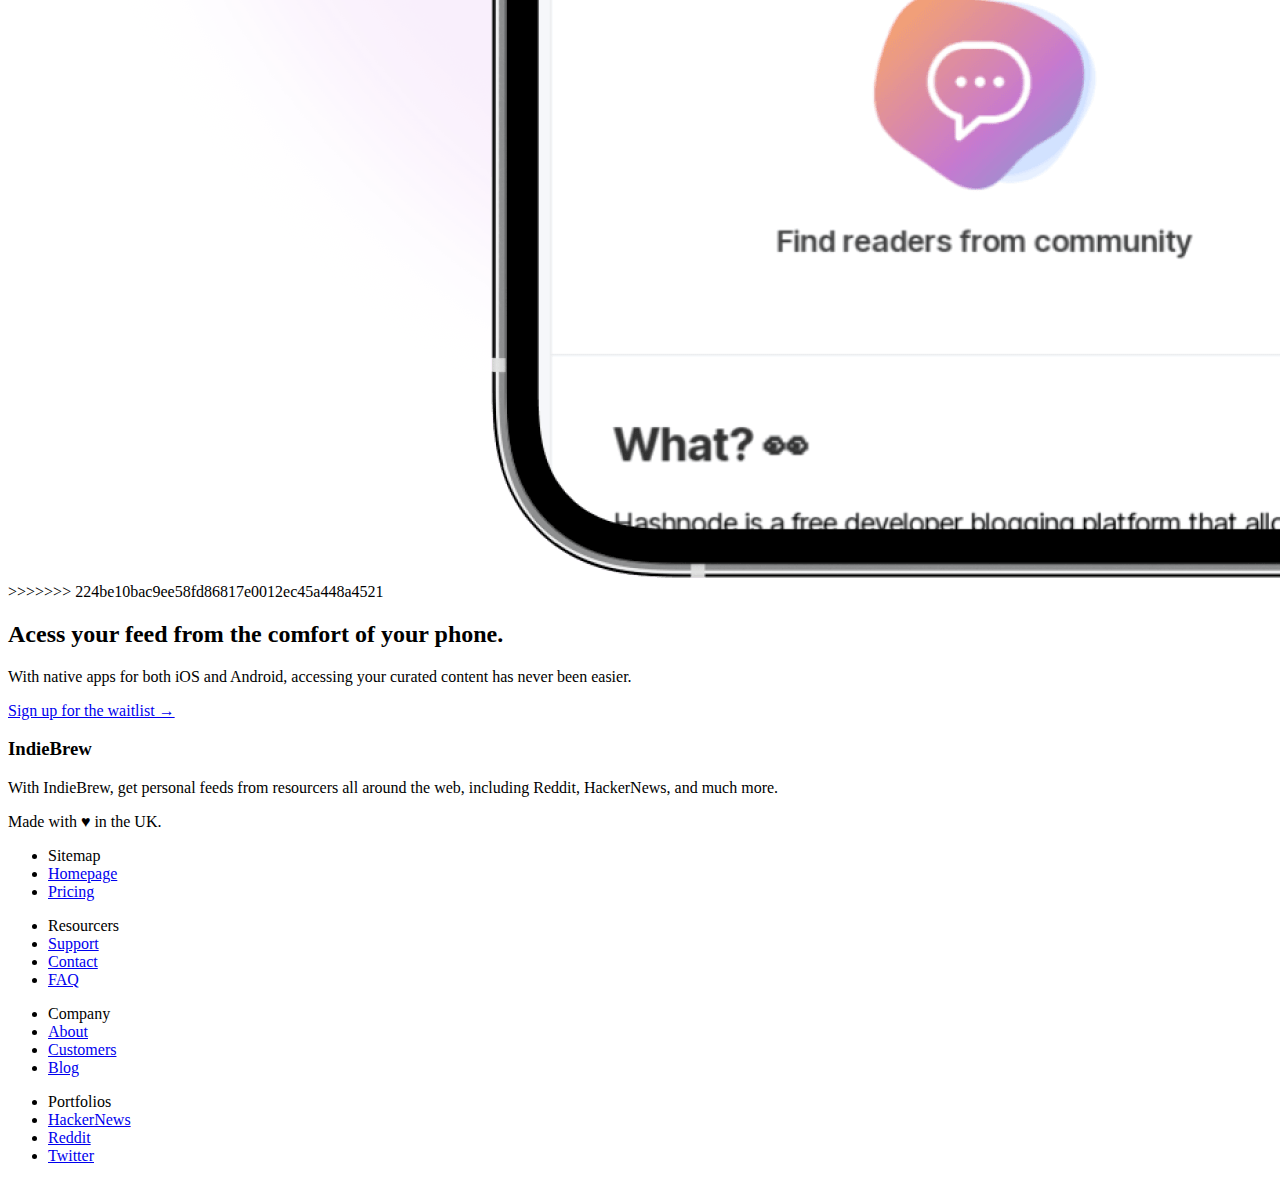
==== commit 0480cc2c: "vamo ve" ====
--- a/index.html
+++ b/index.html
@@ -14,13 +14,11 @@
 <body>
     <section class="page">
         <header class="header">
-<<<<<<< HEAD
-            <img class="logo-indiebew" src=".img/logo(1).svg" alt="Logo of IndieBrew">
-            <img class="hamburger-menu" src=".img/hamburger-menu.svg" alt="">
-=======
-            <img class="logo-indiebew" src="./Assets/img/logo(1).svg" alt="Logo of IndieBrew">
-            <img class="hamburger-menu" src="./Assets/img/hamburger-menu.svg" alt="">
->>>>>>> 224be10bac9ee58fd86817e0012ec45a448a4521
+
+            <img class="logo-indiebew" src="./Assets/logo(1).svg" alt="Logo of IndieBrew">
+            <img class="hamburger-menu" src="./Assets/hamburger-menu.svg" alt="">
+
+
             <nav>
                 <ul class="navbar">
                     <li><a class="navbar-item" href="#">Pricing</a></li>
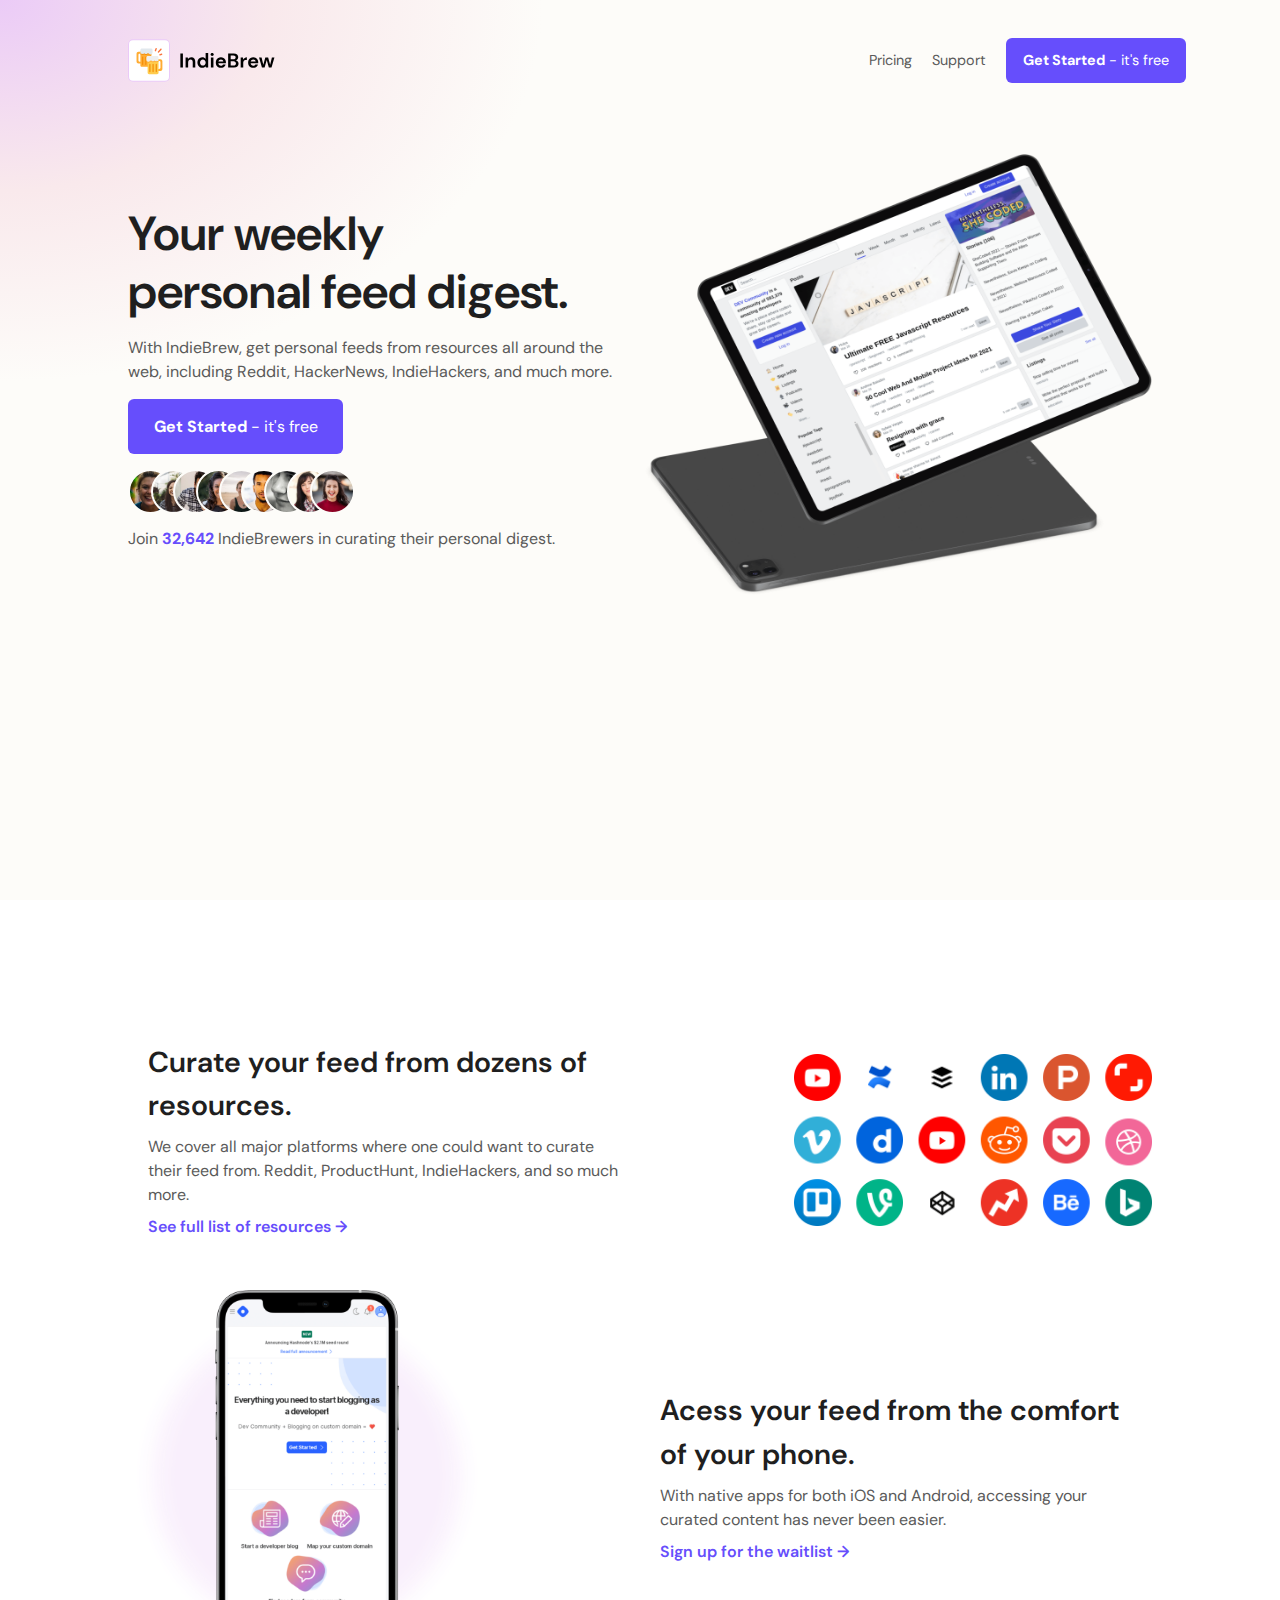
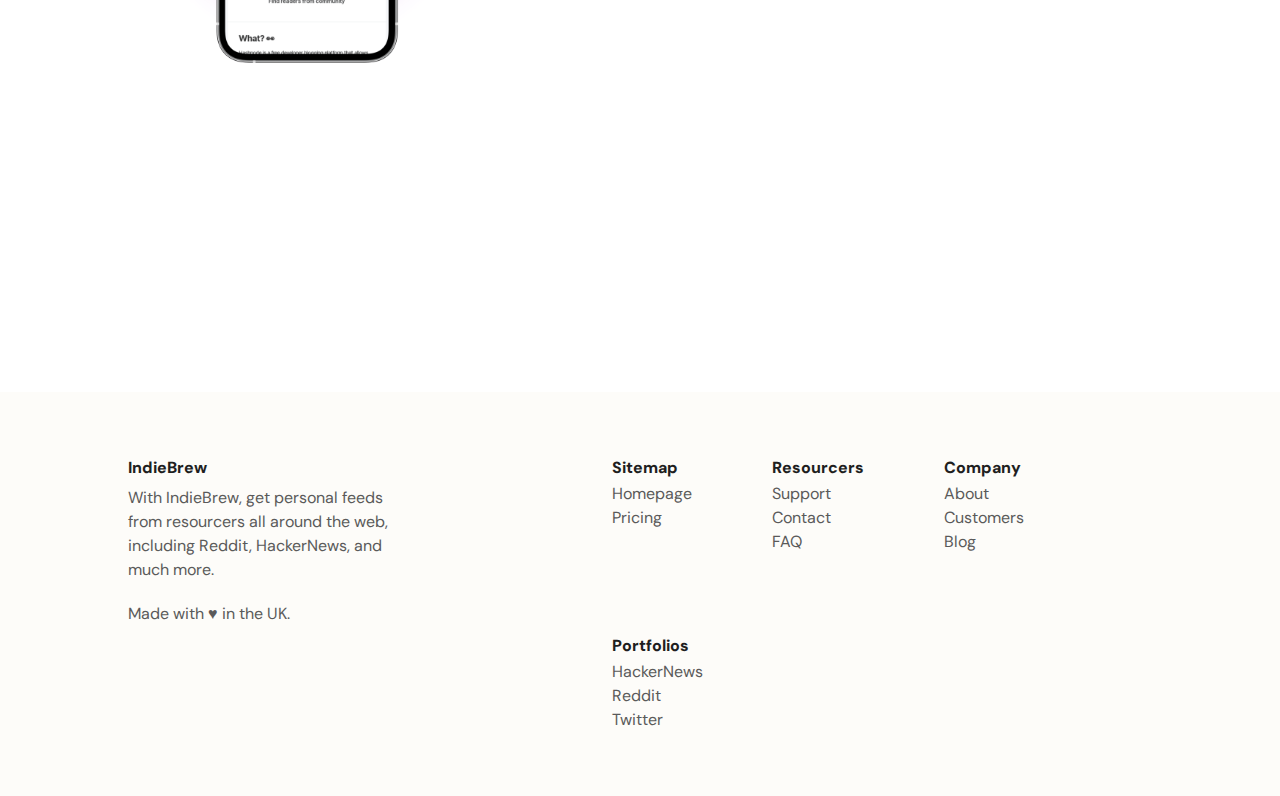
==== commit 25e3a28f: "initial commit" ====
--- a/index.html
+++ b/index.html
@@ -8,8 +8,8 @@
     <link rel="preconnect" href="https://fonts.googleapis.com">
     <link rel="preconnect" href="https://fonts.gstatic.com" crossorigin>
     <link href="https://fonts.googleapis.com/css2?family=DM+Sans:ital,opsz,wght@0,9..40,100..1000;1,9..40,100..1000&display=swap" rel="stylesheet">
-    <link rel="stylesheet" href="./Assets/css/reset.css">
-    <link rel="stylesheet" href="./Assets/css/style.css">
+    <link rel="stylesheet" href="./css/reset.css">
+    <link rel="stylesheet" href="./css/style.css">
 </head>
 <body>
     <section class="page">
@@ -36,11 +36,7 @@
                     <p>With IndieBrew, get personal feeds from resources all around the web, including Reddit, HackerNews, IndieHackers, and much more.</p>
                     <span class="btn sec-btn"><a  href="sign-up.html"><b>Get Started</b> - it's free</a></span>
                     <div>
-<<<<<<< HEAD
-                        <img src=".img/user-avatars.svg" alt="">
-=======
-                        <img src="./Assets/img/user-avatars.svg" alt="">
->>>>>>> 224be10bac9ee58fd86817e0012ec45a448a4521
+                        <img src="./Assets/user-avatars.svg" alt="">
                         <p>Join <strong>32,642</strong> IndieBrewers in curating their personal digest.</p>
                     </div>
                 </section>
@@ -60,19 +56,12 @@
                                 <p>We cover all major platforms where one could want to curate their feed from. Reddit, ProductHunt, IndieHackers, and so much more.</p>
                                 <a href="#">See full list of resources &#8594;</a>
                             </div>
-<<<<<<< HEAD
-                            <img class="second-content__img" src=".img/social-media-icons.png" alt="">
+
+                            <img class="second-content__img" src="./Assets/social-media-icons.png" alt="">
                     </section>  
 
                     <section class="second-content__main">
-                            <img class="second-content__img img-two" src=".img/phone-mockup.png" alt="">
-=======
-                            <img class="second-content__img" src="./Assets/img/social-media-icons.png" alt="">
-                    </section>  
-
-                    <section class="second-content__main">
-                            <img class="second-content__img img-two" src="./Assets/img/phone-mockup.png" alt="">
->>>>>>> 224be10bac9ee58fd86817e0012ec45a448a4521
+                            <img class="second-content__img img-two" src="./Assets/phone-mockup.png" alt="">
                             <div class="second-content__text">
                                 <h2 class="second-title">Acess your feed from the comfort of your phone.</h2>
                                 <p>With native apps for both iOS and Android, accessing your curated content has never been easier.</p>
--- a/css/style.css
+++ b/css/style.css
@@ -0,0 +1,234 @@
+:root {
+    --blue: #2604f9;
+    --gray: #5a5a5a;
+    --gray2: #555555;
+    --white: #fff;
+    --white2:#fdfcf9;
+    --black: #1f1f1f;
+    --violet: #664efc;
+}
+
+body {
+    font-family: 'DM Sans', sans-serif;
+}
+
+.page {
+    background-image: radial-gradient(at top left, #ebcbf7 0%, #f9e9ec 15%, #fdfcf9 30%);
+}
+.page, .page-two {
+    height: 100vh;
+    padding: 3% 10%;
+}
+.page-two {
+    background-color: var(--white);
+}
+/* Header */
+.header {
+    display: flex;
+    justify-content: space-between;
+}
+
+.navbar {
+    display: flex;
+    align-items: center;
+    gap: 20px;
+    color: var(--gray);
+    font-size: 0.9rem;
+}
+
+.btn {
+    color: var(--white);
+    background-color: var(--violet);
+    padding: 4% 6%;
+    border-radius: 6px;
+    white-space: nowrap;
+    text-align: center;
+    display: inline-block;
+}
+
+.hamburger-menu {
+    display: none;
+}
+
+
+/* First content */
+.first-content {
+    display: grid;
+    grid-template-columns: 1fr 1fr;
+    margin-top: 7%;
+}
+.first-text {
+    margin-top: 10%;
+}
+
+.main-title {
+    font-size: 3rem;
+    font-weight: 600;
+    color: var(--black);
+    line-height: 1.2; 
+}
+
+.first-text p {
+    color: var(--gray);
+    margin: 3% 0; 
+}
+
+.first-text div p {
+    margin: 1% 0 !important;
+}
+.sec-btn {
+    padding: 3% 5%!important;
+    margin-bottom: 3%;
+}
+
+.first-text div p > strong {
+    color: var(--violet);
+}
+
+.main-image img {
+    width: 100%;
+    height: 95%;
+} 
+
+/* Second content*/
+.second-content {
+    margin: 10% 0;
+}
+.second-content__main {
+    display: flex;
+    justify-content: space-between;
+    align-items: center;
+    margin-bottom: 5%;
+}
+.second-content__text {
+    width: 50%;
+    padding: 0 2%;
+    display: flex;
+    flex-direction: column;
+    gap: 8px;
+}
+
+.second-content__text .second-title {
+    color: var(--black);
+    font-size: 1.8rem;
+    font-weight: 600;
+}
+
+.second-title + p {
+    color: var(--gray);
+}
+
+.second-title ~ a {
+    color: var(--violet);
+    font-weight: 600;
+}
+
+.second-content__img {
+    width: 35%;
+}
+
+/* Footer */
+.footer {
+    display: flex;
+    margin-top: 15%;
+    padding: 5% 10%;
+    gap: 200px;
+    justify-content: space-between;
+    background-color: var(--white2);
+}
+
+.footer-lists {
+    display: flex;
+    flex-wrap: wrap;
+    gap: 80px;
+}
+
+.footer-indiebrew {
+    width: 30%;
+}
+
+.footer-indiebrew h3, .lists-title {
+    color: var(--black);
+    font-weight: 800;
+    padding-bottom: 2%;
+}
+
+.footer-indiebrew p, .lists-title ~ li {
+    color: var(--gray);
+    font-weight: 400;
+}
+
+.made-in {
+    padding-top: 7%;
+}
+
+@media (max-width: 810px) {
+    .page-two {
+        height: 100%;
+    }
+    .first-content {
+        display: flex;
+        flex-direction: column-reverse;
+
+    }
+    .main-image img {
+        height: 100%;
+        width: 80%;
+        padding-left: 20%;
+    }
+
+    .second-content__text {
+        width: auto;
+    }
+
+    .second-content__img {
+        width: 100%;
+    }
+
+    .footer {
+        gap: 120px;
+        padding: 5%;
+    }
+
+    .footer-indiebrew {
+        width: 80%;
+    } 
+}
+
+@media (max-width: 560px) {
+   
+    .navbar {
+        display: none;
+    }
+
+    .hamburger-menu {
+        display: inline-block;
+        /* padding-left: 50%; */
+        padding: 0 5% 0 45%; 
+    }
+   
+    .second-content__main:nth-child(1) {
+        flex-direction: column-reverse;
+    }
+
+    .second-content__main {
+        flex-direction: column;
+        gap: 15px;
+    }
+
+    .img-two {
+        width: 80%;
+        margin-top: 5%;
+    }
+    
+    .footer {
+        flex-direction: column;
+    }
+    .footer-indiebrew {
+        width: 100%;
+        margin: 7% 0;
+    }
+    .footer-lists {
+        justify-content: space-between;
+    }
+}